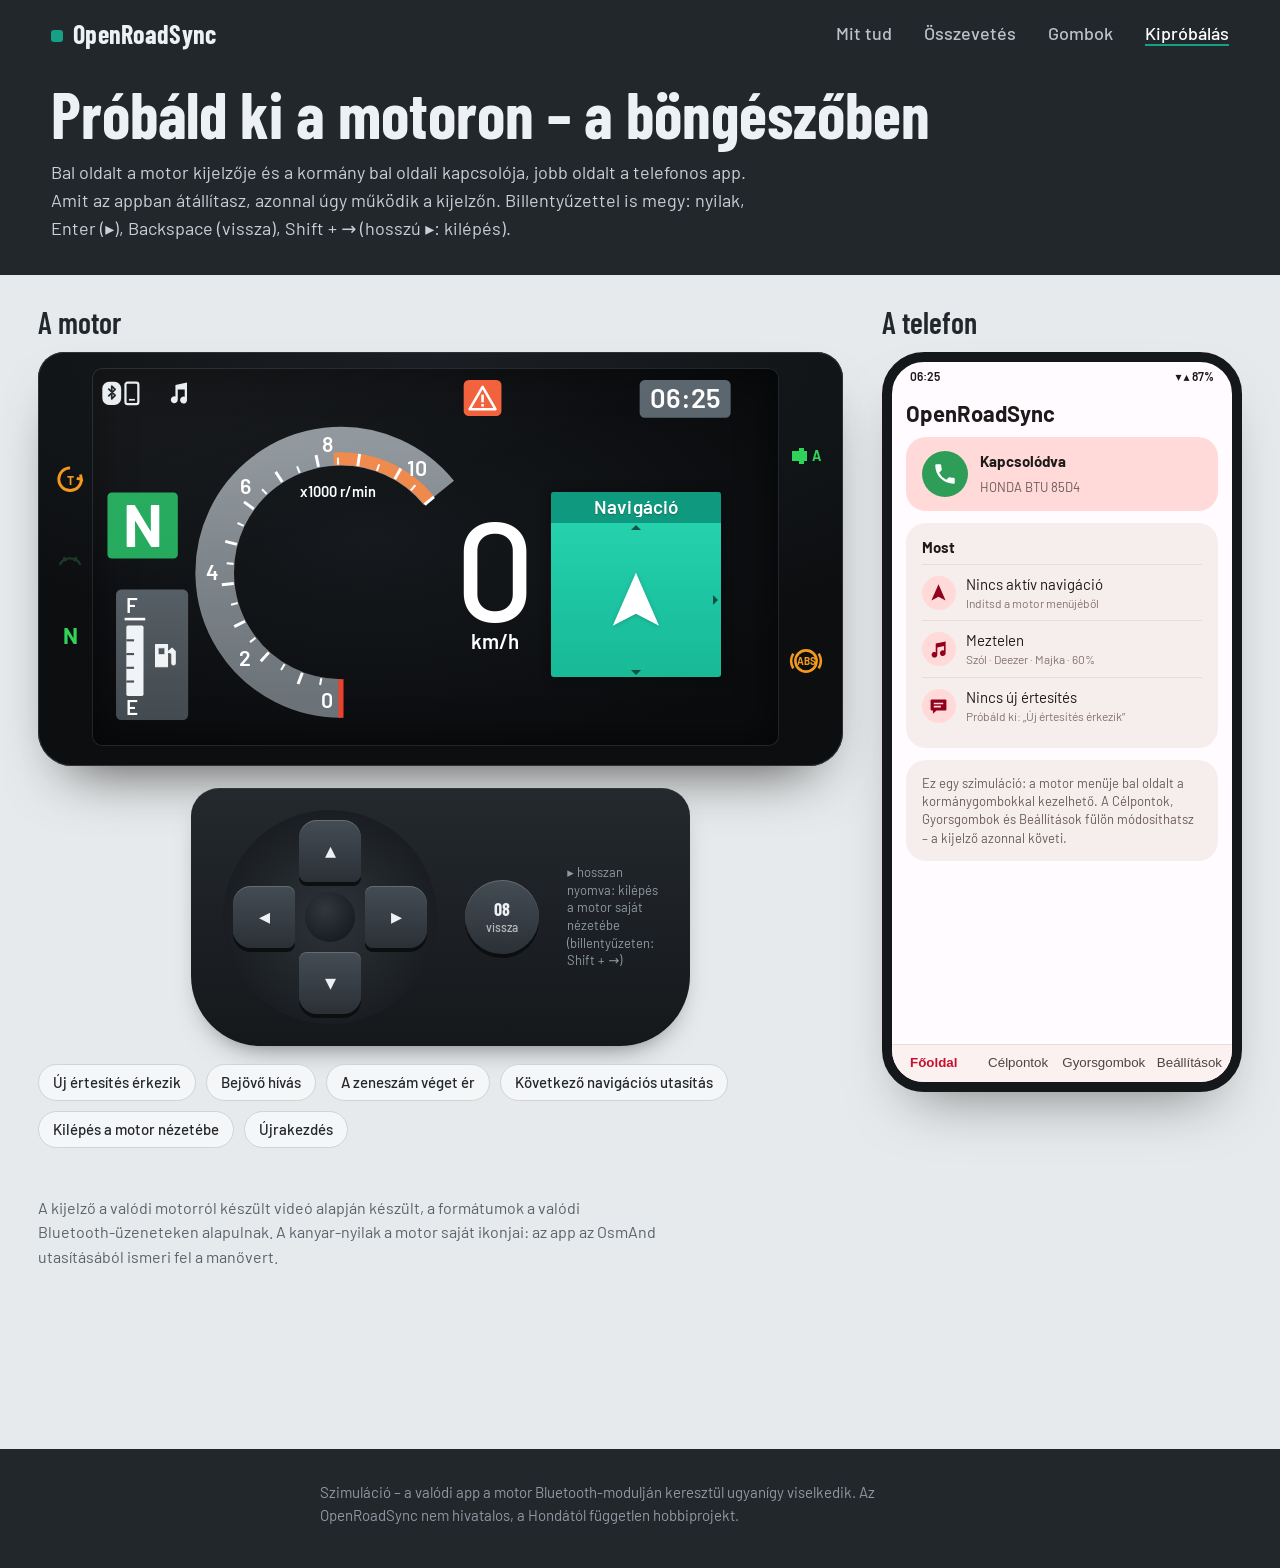
==== kiprobalas.html @ 915610a4 "first commit" ====
<!doctype html>
<html lang="hu">
<head>
  <meta charset="utf-8">
  <meta name="viewport" content="width=device-width, initial-scale=1">
  <title>OpenRoadSync kipróbálás</title>
  <meta name="description" content="Próbáld ki az OpenRoadSync-et a böngészőben: szimulált Honda TFT kijelző a kormánygombokkal, mellette a telefonos app beállításaival.">
  <link rel="preconnect" href="https://fonts.googleapis.com">
  <link rel="preconnect" href="https://fonts.gstatic.com" crossorigin>
  <link href="https://fonts.googleapis.com/css2?family=Barlow+Condensed:wght@500;600;700&family=Barlow:ital,wght@0,400;0,500;0,600;0,700;1,400&display=swap" rel="stylesheet">
  <link rel="stylesheet" href="stilus.css">
  <link rel="stylesheet" href="kiprobalas.css">
</head>
<body class="sim-page">

<header class="sim-head">
  <nav class="topnav" aria-label="Fő navigáció">
    <a class="brand" href="index.html">OpenRoadSync</a>
    <ul>
      <li><a href="index.html#mit-tud">Mit tud</a></li>
      <li><a href="index.html#osszevetes">Összevetés</a></li>
      <li><a href="index.html#gombok">Gombok</a></li>
      <li><a href="kiprobalas.html" aria-current="page">Kipróbálás</a></li>
    </ul>
  </nav>
  <h1>Próbáld ki a motoron – a böngészőben</h1>
  <p>Bal oldalt a motor kijelzője és a kormány bal oldali kapcsolója, jobb oldalt a telefonos app.
    Amit az appban átállítasz, azonnal úgy működik a kijelzőn. Billentyűzettel is megy: nyilak,
    Enter (▸), Backspace (vissza), Shift + → (hosszú ▸: kilépés).</p>
</header>

<main class="sim">
  <section aria-labelledby="motor-cim">
    <h2 id="motor-cim">A motor</h2>

    <div class="cluster">
      <div class="lamps" aria-hidden="true">
        <svg viewBox="0 0 32 28"><path d="M16 2a12 12 0 1 0 12 12" fill="none" stroke="#f39a1d" stroke-width="3"/><path d="M27 9l1 5-5-1" fill="none" stroke="#f39a1d" stroke-width="3"/><text x="16" y="20" text-anchor="middle" font-family="Barlow" font-weight="700" font-size="13" fill="#f39a1d">T</text></svg>
        <svg viewBox="0 0 32 28"><path d="M5 22c4-9 18-9 22 0M9 14l3 4M23 14l-3 4" fill="none" stroke="#1e3a24" stroke-width="2.5"/></svg>
        <svg viewBox="0 0 32 28"><text x="16" y="23" text-anchor="middle" font-family="Barlow" font-weight="700" font-size="24" fill="#33d35a">N</text></svg>
      </div>

      <div class="tft-sim" id="tft" role="img" aria-label="Szimulált motor-kijelző">
        <svg class="tft-base" viewBox="0 0 800 440" aria-hidden="true">
          <defs>
            <linearGradient id="band" x1="0" y1="0" x2="0" y2="1"><stop offset="0" stop-color="#8f979c"/><stop offset="1" stop-color="#6c7378"/></linearGradient>
            <linearGradient id="fuelbg" x1="0" y1="0" x2="0" y2="1"><stop offset="0" stop-color="#565f65"/><stop offset="1" stop-color="#434a50"/></linearGradient>
          </defs>
          <!-- felső sor: Bluetooth + telefon, figyelmeztetés, óra -->
          <g transform="translate(12 16)">
            <rect width="22" height="27" rx="8" fill="#e9edf0"/>
            <path d="M7 8l8 8-4 4V5l4 4-8 8" fill="none" stroke="#1a1f23" stroke-width="2" stroke-linejoin="round"/>
            <rect x="27" y="1" width="15" height="25" rx="2.5" fill="none" stroke="#e9edf0" stroke-width="2.6"/>
            <rect x="31" y="20" width="7" height="2" fill="#e9edf0"/>
          </g>
          <g id="ic-nav" transform="translate(62 18)"><path d="M11 0 21 23 11 18 1 23z" fill="#e9edf0"/></g>
          <g id="ic-music" transform="translate(90 17)"><path d="M8 3v15a4.5 4.5 0 1 0 3 4.2V9h9v9.4a4.5 4.5 0 1 0 3 4.2V0z" transform="scale(.9)" fill="#e9edf0"/></g>
          <g transform="translate(433 14)">
            <rect width="44" height="42" rx="6" fill="#f2603a"/>
            <path d="M22 8 37 34H7z" fill="none" stroke="#fff" stroke-width="3" stroke-linejoin="round"/>
            <rect x="20.5" y="17" width="3" height="9" fill="#fff"/><rect x="20.5" y="28" width="3" height="3" fill="#fff"/>
          </g>
          <rect x="638" y="14" width="106" height="44" rx="6" fill="#5b666f"/>
          <text id="tft-clock" x="691" y="47" text-anchor="middle" font-size="32" font-weight="600" fill="#fff">12:00</text>

          <!-- fokozat és üzemanyag -->
          <rect x="18" y="145" width="82" height="77" rx="5" fill="#24aa5d"/>
          <text x="59" y="208" text-anchor="middle" font-size="70" font-weight="700" fill="#fff">N</text>
          <rect x="28" y="258" width="84" height="152" rx="6" fill="url(#fuelbg)"/>
          <text x="40" y="285" font-size="24" font-weight="600" fill="#fff">F</text>
          <rect x="38" y="291" width="24" height="3" fill="#fff"/>
          <rect x="40" y="300" width="20" height="82" rx="2" fill="#f1f4f6"/>
          <g fill="#4b5359"><rect x="40" y="316" width="9" height="2.5"/><rect x="40" y="332" width="9" height="2.5"/><rect x="40" y="348" width="9" height="2.5"/><rect x="40" y="364" width="9" height="2.5"/></g>
          <text x="40" y="404" font-size="24" font-weight="600" fill="#fff">E</text>
          <path d="M74 322h14v26H74zM77 326v8h8v-8zM88 330l5 3v11a2 2 0 0 0 4 0v-14l-4-4" fill="#f1f4f6" stroke="#f1f4f6" stroke-width="1.2" stroke-linejoin="round"/>

          <!-- az app nézetének fordulatszámmérője (szkript rajzolja) -->
          <g id="g-app"></g>
          <!-- a motor saját nézete (kilépés után) -->
          <g id="g-native"></g>
          <g id="quick"></g>
        </svg>

        <div class="tile t-sys" id="tile"></div>
        <div class="banner" id="banner" hidden></div>
      </div>

      <div class="lamps lamps-r" aria-hidden="true">
        <svg viewBox="0 0 34 28"><path d="M3 9h7v-3h5v3h3v10h-3v3h-5v-3H3z" fill="#2fd25a"/><text x="27" y="19" text-anchor="middle" font-family="Barlow" font-weight="700" font-size="14" fill="#2fd25a">A</text></svg>
        <svg viewBox="0 0 32 32"><circle cx="16" cy="16" r="10" fill="none" stroke="#f39a1d" stroke-width="2.4"/><path d="M4 9a14 14 0 0 0 0 14M28 9a14 14 0 0 1 0 14" fill="none" stroke="#f39a1d" stroke-width="2.4"/><text x="16" y="20" text-anchor="middle" font-family="Barlow" font-weight="700" font-size="9.5" fill="#f39a1d">ABS</text></svg>
      </div>
    </div>

    <div class="switchgear" aria-label="Kormánykapcsoló">
      <div class="dpad">
        <button class="k-up" data-key="up" aria-label="Fel">▴</button>
        <button class="k-left" data-key="left" aria-label="Balra">◂</button>
        <span class="hub" aria-hidden="true"></span>
        <button class="k-right" data-key="right" aria-label="Jobbra / OK – hosszan: kilépés a motor nézetébe">▸</button>
        <button class="k-down" data-key="down" aria-label="Le">▾</button>
      </div>
      <button class="back-btn" data-key="back" aria-label="Vissza">08<small>vissza</small></button>
      <p class="sg-hint">▸ hosszan nyomva: kilépés a motor saját nézetébe (billentyűzeten: Shift + →)</p>
    </div>

    <div class="sim-actions" aria-label="Szimuláció">
      <button id="act-notif">Új értesítés érkezik</button>
      <button id="act-call">Bejövő hívás</button>
      <button id="act-track">A zeneszám véget ér</button>
      <button id="act-step">Következő navigációs utasítás</button>
      <button id="act-exit">Kilépés a motor nézetébe</button>
      <button id="act-reset">Újrakezdés</button>
    </div>
    <p class="sim-log" id="sim-log" aria-live="polite"></p>
    <p class="sim-hint">A kijelző a valódi motorról készült videó alapján készült, a formátumok a valódi
      Bluetooth-üzeneteken alapulnak. A kanyar-nyilak a motor saját ikonjai: az
      app az OsmAnd utasításából ismeri fel a manővert.</p>
  </section>

  <section aria-labelledby="telefon-cim">
    <h2 id="telefon-cim">A telefon</h2>
    <div class="phone-sim" id="phone">
      <div class="ps-status"><span id="ps-clock">12:00</span><span>▾ ▴ 87%</span></div>
      <div class="ps-screen" id="ps-screen"></div>
      <nav class="ps-tabs" id="ps-tabs" role="tablist">
        <button role="tab" data-tab="home" aria-selected="true">Főoldal</button>
        <button role="tab" data-tab="dest">Célpontok</button>
        <button role="tab" data-tab="short">Gyorsgombok</button>
        <button role="tab" data-tab="settings">Beállítások</button>
      </nav>
    </div>
  </section>
</main>

<footer class="foot">
  <p>Szimuláció – a valódi app a motor Bluetooth-modulján keresztül ugyanígy viselkedik. Az OpenRoadSync
    nem hivatalos, a Hondától független hobbiprojekt.</p>
</footer>

<script src="szimulator.js"></script>
</body>
</html>
---- stilus.css ----
/* OpenRoadSync – a színek a motor TFT kijelzőjéről:
   aszfalt sáv, a navigációs csempe türkize, a zene csempe borostyánja, az app piros jele. */
:root {
  --asphalt: #22272c;
  --asphalt-2: #2d343a;
  --concrete: #e7eaec;
  --paper: #f5f6f7;
  --ink: #22272c;
  --ink-soft: #5a636b;
  --teal: #16a085;
  --teal-ink: #0d6b59;
  --amber: #e38b4f;
  --amber-ink: #9a4e1b;
  --red: #c8102e;
  --line: #cfd4d8;

  --display: "Barlow Condensed", "Arial Narrow", sans-serif;
  --body: "Barlow", system-ui, sans-serif;
  --measure: 62ch;
  --radius-phone: 30px;
}

@media (prefers-color-scheme: dark) {
  :root {
    --concrete: #1b1f23;
    --paper: #23282d;
    --ink: #e8ebee;
    --ink-soft: #a7b0b8;
    --teal-ink: #4fd1b5;
    --amber-ink: #f2a874;
    --line: #3a4248;
  }
}

* { box-sizing: border-box; }

html { scroll-behavior: smooth; }
@media (prefers-reduced-motion: reduce) { html { scroll-behavior: auto; } }

body {
  margin: 0;
  background: var(--concrete);
  color: var(--ink);
  font: 400 18px/1.55 var(--body);
  -webkit-font-smoothing: antialiased;
}

img { max-width: 100%; height: auto; display: block; }

a { color: inherit; }
:focus-visible { outline: 3px solid var(--teal); outline-offset: 3px; border-radius: 4px; }

h1, h2, h3 { font-family: var(--display); line-height: 1.05; margin: 0; }

/* ---------------------------------------------------------------- műszerfal (fejléc) */
.dash {
  background: var(--asphalt);
  color: #eef1f3;
  padding: 0 clamp(16px, 4vw, 56px) 56px;
}

.topnav {
  display: flex;
  align-items: center;
  justify-content: space-between;
  gap: 16px;
  padding: 20px 0;
  flex-wrap: wrap;
}
.brand {
  font: 700 26px/1 var(--display);
  text-decoration: none;
  letter-spacing: 0.01em;
}
.brand::before {
  /* a motor kijelzőjének zöld fokozatjelzője, "N" helyett pont */
  content: "";
  display: inline-block;
  width: 12px; height: 12px;
  margin-right: 10px;
  border-radius: 3px;
  background: var(--teal);
  vertical-align: 2px;
}
.topnav ul { display: flex; gap: clamp(14px, 3vw, 32px); list-style: none; margin: 0; padding: 0; flex-wrap: wrap; }
.topnav ul a { text-decoration: none; color: #b9c2c9; font-weight: 500; }
.topnav ul a:hover { color: #fff; }
.topnav ul a[aria-current="page"] { color: #fff; box-shadow: 0 2px 0 var(--teal); }

.hero {
  display: grid;
  grid-template-columns: minmax(0, 5fr) minmax(0, 7fr);
  gap: clamp(28px, 5vw, 72px);
  align-items: center;
  padding-top: clamp(24px, 5vw, 64px);
}
.hero h1 {
  font-size: clamp(44px, 6.4vw, 92px);
  font-weight: 700;
  letter-spacing: -0.01em;
  max-width: 11ch;
}
.lead { font-size: clamp(18px, 1.5vw, 21px); color: #c9d1d7; max-width: 46ch; margin: 24px 0 0; }
.hero-cta { margin: 28px 0 0; }
.cta {
  display: inline-block;
  background: var(--teal);
  color: #fff;
  text-decoration: none;
  font: 600 20px/1 var(--display);
  padding: 14px 22px;
  border-radius: 6px;
}
.cta:hover { background: #12876f; }
.hero-note { color: #8e99a2; font-size: 16px; max-width: 46ch; margin: 18px 0 0; }

/* a kijelző fotója "kávába" foglalva */
.tft { margin: 0; }
.tft img {
  border-radius: 14px;
  border: 10px solid #111417;
  box-shadow: 0 0 0 1px #3b444b, 0 30px 60px -30px rgba(0, 0, 0, 0.8);
}
.tft figcaption { color: #8e99a2; font-size: 15px; margin-top: 12px; }

.tiles {
  list-style: none;
  margin: clamp(40px, 6vw, 72px) 0 0;
  padding: 0;
  display: grid;
  grid-template-columns: repeat(3, minmax(0, 1fr));
  gap: 16px;
}
.tiles li { position: relative; }
.tiles img { border-radius: 10px; aspect-ratio: 16 / 7; object-fit: cover; width: 100%; }
.tiles span {
  display: block;
  margin-top: 8px;
  font: 600 18px/1.2 var(--display);
  color: #b9c2c9;
}

/* ---------------------------------------------------------------- tartalom */
main { padding: 0 clamp(16px, 4vw, 56px); }

.area { max-width: 1240px; margin: 0 auto; padding: clamp(56px, 8vw, 104px) 0 0; }
.area-title { font-size: clamp(36px, 4.6vw, 60px); font-weight: 700; }
.area-lead { color: var(--ink-soft); max-width: var(--measure); margin: 14px 0 0; }

.feature {
  display: grid;
  grid-template-columns: minmax(0, 5fr) minmax(0, 7fr);
  gap: clamp(24px, 4vw, 64px);
  align-items: center;
  padding: clamp(40px, 5vw, 64px) 0;
  border-bottom: 1px solid var(--line);
}
.feature:last-child { border-bottom: 0; }
.feature h3 { font-size: clamp(28px, 3vw, 38px); font-weight: 600; }
.feature p { max-width: var(--measure); margin: 14px 0 0; }
.feature ul { margin: 16px 0 0; padding-left: 1.1em; max-width: var(--measure); }
.feature li { margin: 8px 0; }
.feature li::marker { color: var(--teal); }

.shots {
  display: flex;
  gap: clamp(12px, 2vw, 24px);
  align-items: flex-start;
  justify-content: center;
  flex-wrap: wrap;
}
.shots-photo img {
  border-radius: 12px;
  border: 8px solid #111417;
  max-width: 560px;
  width: 100%;
}

/* telefon keret */
.phone {
  display: block;
  width: clamp(150px, 15vw, 210px);
  border: 7px solid #15181b;
  border-radius: var(--radius-phone);
  overflow: hidden;
  background: #15181b;
  box-shadow: 0 18px 40px -24px rgba(20, 24, 28, 0.55);
}
.phone img { width: 100%; }
.phone-land { width: clamp(300px, 34vw, 470px); border-radius: 26px; }
.feature-wide { grid-template-columns: minmax(0, 4fr) minmax(0, 8fr); }

/* ---------------------------------------------------------------- összevetés */
.compare {
  display: grid;
  grid-template-columns: 1.15fr 1.15fr 0.8fr;
  gap: clamp(16px, 2.5vw, 32px);
  margin-top: 36px;
}
.col {
  background: var(--paper);
  border-radius: 6px;
  padding: 24px 26px 18px;
  border-top: 6px solid var(--line);
}
.col h3 { font-size: 30px; font-weight: 600; }
.col ul { list-style: none; margin: 14px 0 0; padding: 0; }
.col li { padding: 9px 0 9px 26px; border-top: 1px solid var(--line); position: relative; }
.col li::before { position: absolute; left: 0; top: 9px; font-weight: 600; }
.col-more { border-top-color: var(--teal); }
.col-more h3 { color: var(--teal-ink); }
.col-more li::before { content: "+"; color: var(--teal-ink); }
.col-less { border-top-color: var(--amber); }
.col-less h3 { color: var(--amber-ink); }
.col-less li::before { content: "–"; color: var(--amber-ink); }
.col-same li::before { content: "="; color: var(--ink-soft); }

/* ---------------------------------------------------------------- gombok */
.table-wrap { overflow-x: auto; margin-top: 32px; }
.keys { border-collapse: collapse; width: 100%; min-width: 860px; background: var(--paper); border-radius: 6px; overflow: hidden; }
.keys th, .keys td { text-align: left; padding: 14px 18px; border-bottom: 1px solid var(--line); vertical-align: middle; }
.keys thead th { font: 600 20px/1.2 var(--display); color: var(--ink-soft); background: transparent; }
.keys tbody tr:last-child th, .keys tbody tr:last-child td { border-bottom: 0; }
.key {
  display: inline-grid;
  place-items: center;
  width: 44px; height: 44px;
  border-radius: 50%;
  background: var(--asphalt);
  color: #fff;
  font-size: 20px;
}
.key-wide { width: 56px; border-radius: 22px; font: 600 18px/1 var(--display); }

/* ---------------------------------------------------------------- telepítés (valódi sorrend) */
.steps { list-style: none; counter-reset: step; margin: 32px 0 0; padding: 0; max-width: 860px; }
.steps li {
  counter-increment: step;
  display: grid;
  grid-template-columns: 56px 1fr;
  column-gap: 20px;
  padding: 22px 0;
  border-top: 1px solid var(--line);
}
.steps li::before {
  content: counter(step);
  grid-row: span 2;
  font: 700 44px/1 var(--display);
  color: var(--teal-ink);
}
.steps h3 { font-size: 26px; font-weight: 600; }
.steps p { margin: 6px 0 0; color: var(--ink-soft); max-width: var(--measure); }

/* ---------------------------------------------------------------- lábléc */
.foot {
  margin-top: clamp(64px, 9vw, 120px);
  background: var(--asphalt);
  color: #8e99a2;
  padding: 32px clamp(16px, 4vw, 56px) 40px;
  font-size: 15px;
}
.foot p { max-width: 80ch; margin: 0 auto; }

/* ---------------------------------------------------------------- mobil */
@media (max-width: 900px) {
  .hero, .feature, .feature-wide { grid-template-columns: 1fr; }
  .hero h1 { max-width: 14ch; }
  .compare { grid-template-columns: 1fr; }
}
@media (max-width: 560px) {
  body { font-size: 17px; }
  .tiles { grid-template-columns: 1fr; }
  .phone { width: calc(50% - 8px); border-width: 5px; border-radius: 22px; }
  .phone-land { width: 100%; }
  .shots { gap: 12px; }
}
---- kiprobalas.css ----
/* Kipróbáló oldal: szimulált motor-kijelző + telefonos app. A közös tokenek a stilus.css-ből jönnek. */

.sim-page { background: var(--concrete); }

.sim-head {
  background: var(--asphalt);
  color: #eef1f3;
  padding: 0 clamp(16px, 4vw, 56px) 32px;
}
.sim-head h1 { font-size: clamp(38px, 5vw, 64px); font-weight: 700; margin-top: 12px; }
.sim-head p { color: #c9d1d7; max-width: 70ch; margin: 12px 0 0; }

.sim {
  max-width: 1400px;
  margin: 0 auto;
  padding: 32px clamp(16px, 3vw, 40px) 64px;
  display: grid;
  grid-template-columns: minmax(0, 1fr) 360px;
  gap: clamp(24px, 3vw, 48px);
  align-items: start;
}
.sim h2 { font-size: 30px; font-weight: 600; margin-bottom: 14px; }
.sim-hint { color: var(--ink-soft); font-size: 16px; margin: 10px 0 0; max-width: 70ch; }

/* ================================================================== műszerfal
   A videó képkockái alapján: 800×440-es kijelző (viewBox), körülötte a kávában a visszajelző lámpák.
   A csempe és a sáv HTML, a helyük a viewBox koordinátákból számolt százalék; méret: cqw. */
.cluster {
  display: grid;
  grid-template-columns: 5.5% 1fr 7%;
  align-items: stretch;
  background: radial-gradient(140% 120% at 50% 0%, #1b1f23 0%, #0c0e10 60%);
  border-radius: 26px 26px 34px 34px;
  padding: 16px 10px 20px;
  box-shadow: inset 0 0 0 1px #2c3238, 0 30px 60px -30px rgba(0, 0, 0, 0.75);
}
.lamps { display: flex; flex-direction: column; align-items: center; justify-content: center; gap: 14%; padding: 10% 0; }
.lamps svg { width: 70%; max-width: 34px; height: auto; display: block; }
.lamps-r { justify-content: space-around; padding: 22% 0 12%; }

.tft-sim {
  --nav-head: #0f9a7f; --nav-body: #1dc6a3; --nav-deep: #0b4e41;
  --music-head: #e9892b; --music-body: #f7a440; --music-deep: #6f341b;
  --msg-head: #1597d0; --msg-body: #29b6ec; --msg-deep: #0b4565;
  --phone-head: #9a88d9; --phone-body: #b7a8f0; --phone-deep: #3e3170;
  --banner: #14a786;
  position: relative;
  aspect-ratio: 800 / 440;
  background: radial-gradient(90% 80% at 40% 45%, #16191d 0%, #0a0c0e 75%);
  border-radius: 10px;
  overflow: hidden;
  color: #fff;
  font-family: "Barlow", sans-serif;
  container-type: inline-size;
  user-select: none;
  box-shadow: inset 0 0 0 1px #20262b, inset 0 0 40px rgba(0, 0, 0, 0.6);
}
.tft-sim::after { /* üveg csillanás */
  content: ""; position: absolute; inset: 0; pointer-events: none;
  background: linear-gradient(160deg, rgba(255, 255, 255, 0.05) 0%, rgba(255, 255, 255, 0) 38%);
}
.tft-base { position: absolute; inset: 0; width: 100%; height: 100%; display: block; }
.tft-base text { font-family: "Barlow", sans-serif; }
.tft-sim [hidden] { display: none !important; }
.native #g-app, .native #tile, .native #ic-nav, .native #ic-music { display: none; }
#g-native, #quick { display: none; }
.native #g-native, .native #quick { display: inline; }

/* ---- csempe: x 535, y 145, 198×215 */
.tile {
  position: absolute; z-index: 2;
  left: 66.875%; top: 32.95%; width: 24.75%; height: 48.86%;
  display: flex; flex-direction: column;
  border-radius: 0.35cqw;
  overflow: hidden;
  box-shadow: 0 0 1.6cqw rgba(0, 0, 0, 0.45);
}
.tile-head {
  flex: none;
  height: 4.4cqw;
  display: flex; align-items: center; justify-content: center;
  padding: 0 1cqw;
  font: 600 2.75cqw/1 "Barlow", sans-serif; letter-spacing: 0.01em;
  white-space: nowrap; overflow: hidden; text-overflow: ellipsis;
  text-shadow: 0 0.1cqw 0.2cqw rgba(0, 0, 0, 0.25);
}
.tile-head span { overflow: hidden; text-overflow: ellipsis; }
.tile-body { flex: 1; position: relative; display: grid; place-items: center; }
.tile-icon svg { fill: #fff; width: 9cqw; height: 9cqw; display: block; filter: drop-shadow(0 0.2cqw 0.3cqw rgba(0, 0, 0, 0.18)); }
.tile-sub { position: absolute; bottom: 2.4cqw; left: 0; right: 0; text-align: center; font: 600 2cqw/1.1 "Barlow";
  white-space: pre; overflow: hidden; text-overflow: ellipsis; padding: 0 2cqw; }
.tile-sub ~ .tile-icon { transform: translateY(-1.2cqw); }
.tile-text { text-align: center; padding: 0 1.3cqw; width: 100%; font: 600 2.3cqw/1.3 "Barlow"; }
.tile-text b, .tile-text span { display: block; font-weight: 600; white-space: nowrap; overflow: hidden; text-overflow: ellipsis; }
.tile-text.big b { font-size: 3.2cqw; }
/* a kis sötét nyilak a csempe szélein */
.ar { position: absolute; width: 0; height: 0; border: 0.75cqw solid transparent; opacity: 0.72; }
.ar-up { top: 0.35cqw; left: 50%; transform: translateX(-50%); border-top: 0; border-bottom: 0.85cqw solid #10241f; }
.ar-down { bottom: 0.35cqw; left: 50%; transform: translateX(-50%); border-bottom: 0; border-top: 0.85cqw solid #10241f; }
.ar-left { left: 0.45cqw; top: 50%; transform: translateY(-50%); border-left: 0; border-right: 0.85cqw solid #10241f; }
.ar-right { right: 0.45cqw; top: 50%; transform: translateY(-50%); border-right: 0; border-left: 0.85cqw solid #10241f; }

.t-nav .tile-head { background: var(--nav-head); } .t-nav .tile-body { background: linear-gradient(#25d2ae, var(--nav-body) 45%, #18b996); }
.t-music .tile-head { background: var(--music-head); } .t-music .tile-body { background: linear-gradient(#ffb04d, var(--music-body) 45%, #f0982f); }
.t-msg .tile-head { background: var(--msg-head); } .t-msg .tile-body { background: linear-gradient(#35c0f2, var(--msg-body) 45%, #1fa9e0); }
.t-phone .tile-head { background: var(--phone-head); } .t-phone .tile-body { background: linear-gradient(#c3b6f5, var(--phone-body) 45%, #a998e8); }
.t-sys .tile-body { background: linear-gradient(#25d2ae, var(--nav-body) 45%, #18b996); }
.t-sys .tile-text { opacity: 0.55; }

/* képernyő-sablon (Navigálás, zene lejátszó): színes keret, sötét belső, alul két softkey */
.screen .tile-body { margin: 0 0.75cqw; border-radius: 0.2cqw; }
.t-nav.screen { background: var(--nav-head); } .t-nav.screen .tile-body { background: var(--nav-deep); }
.t-music.screen { background: var(--music-head); } .t-music.screen .tile-body { background: linear-gradient(#7d3d20, var(--music-deep)); }
.softkeys { flex: none; display: grid; grid-template-columns: 1fr 1fr; gap: 0.35cqw; padding: 0.6cqw 0.75cqw 0.75cqw; }
.softkeys span { display: flex; align-items: center; gap: 0.8cqw; padding: 0 0.9cqw; height: 3.1cqw;
  border-radius: 0.2cqw; font: 700 1.9cqw/1 "Barlow"; color: #2a1408; background: rgba(255, 255, 255, 0.28); }
.t-nav .softkeys span { color: #062b23; }
.softkeys span:last-child { justify-content: flex-end; }
.softkeys i { font-style: normal; font-size: 1.3cqw; opacity: 0.75; }
.dots { display: flex; gap: 1cqw; }
.dots i { width: 1.4cqw; height: 1.4cqw; border-radius: 50%; background: #fff; opacity: 0.3; animation: blink 1s infinite; }
.dots i:nth-child(2) { animation-delay: 0.2s; } .dots i:nth-child(3) { animation-delay: 0.4s; }
@keyframes blink { 50% { opacity: 1; } }
@media (prefers-reduced-motion: reduce) { .dots i { animation: none; opacity: 0.8; } }

/* ---- alsó sáv: x 6, y 334, 723×64 (a csempe takarja a jobb szélét) */
.banner {
  position: absolute; z-index: 1;
  left: 0.75%; top: 75.9%; width: 90.375%; height: 14.55%;
  display: flex; align-items: center; gap: 2.2cqw; padding: 0 2.6cqw;
  background: linear-gradient(#18b391, var(--banner));
  border-radius: 0.3cqw;
  font: 600 3.7cqw/1 "Barlow", sans-serif;
  white-space: nowrap; overflow: hidden;
  box-shadow: 0 -0.3cqw 1cqw rgba(0, 0, 0, 0.35);
}
.banner svg { width: 3.6cqw; height: 3.6cqw; flex: none; fill: #fff; }
.banner span { overflow: hidden; text-overflow: ellipsis; padding-right: 26%; }
.banner.pop { animation: pop 0.25s ease-out; }
@keyframes pop { from { transform: translateY(40%); opacity: 0; } }
@media (prefers-reduced-motion: reduce) { .banner.pop { animation: none; } }

/* ================================================================== kormánykapcsoló */
.switchgear {
  display: flex;
  gap: 28px;
  align-items: center;
  justify-content: center;
  margin: 22px auto 0;
  padding: 22px 32px;
  width: fit-content;
  background: linear-gradient(#24292e, #15181b);
  border-radius: 28px 28px 70px 70px;
  box-shadow: inset 0 1px 0 rgba(255, 255, 255, 0.06), 0 14px 30px -18px rgba(0, 0, 0, 0.7);
}
.dpad { display: grid; grid-template-columns: repeat(3, 62px); grid-template-rows: repeat(3, 62px); gap: 4px;
  padding: 10px; border-radius: 50%; background: radial-gradient(circle, #2d3339 0%, #1a1e22 70%); }
.dpad button, .back-btn {
  border: 0; border-radius: 14px;
  background: linear-gradient(#444c54, #2a3036);
  color: #eef1f3; font-size: 22px; cursor: pointer;
  box-shadow: inset 0 1px 0 rgba(255, 255, 255, 0.18), 0 4px 0 #0c0e10;
  touch-action: manipulation;
}
.dpad button:active, .back-btn:active, .pressed { transform: translateY(3px); box-shadow: inset 0 1px 0 rgba(255,255,255,.1), 0 1px 0 #0c0e10; }
.dpad .k-up { grid-column: 2; grid-row: 1; border-radius: 18px 18px 8px 8px; }
.dpad .k-left { grid-column: 1; grid-row: 2; border-radius: 18px 8px 8px 18px; }
.dpad .k-right { grid-column: 3; grid-row: 2; border-radius: 8px 18px 18px 8px; position: relative; overflow: hidden; }
.dpad .k-down { grid-column: 2; grid-row: 3; border-radius: 8px 8px 18px 18px; }
.dpad .hub { grid-column: 2; grid-row: 2; border-radius: 50%; background: radial-gradient(circle at 40% 35%, #30373e, #111417); margin: 6px; }
/* hosszú nyomás kijelzése a ▸ gombon */
.k-right::after { content: ""; position: absolute; left: 0; bottom: 0; height: 4px; width: 0; background: #16a085; }
.k-right.holding::after { width: 100%; transition: width 0.7s linear; }
.back-btn { width: 74px; height: 74px; border-radius: 50%; font: 700 18px/1 "Barlow Condensed"; }
.back-btn small { display: block; font: 500 12px/1 "Barlow"; opacity: 0.7; margin-top: 3px; }
.sg-hint { color: #8e99a2; font-size: 13px; max-width: 13ch; line-height: 1.35; margin: 0; }

.sim-actions { display: flex; flex-wrap: wrap; gap: 10px; margin-top: 18px; }
.sim-actions button {
  font: 500 15px/1 var(--body); padding: 10px 14px; border-radius: 999px;
  border: 1px solid var(--line); background: var(--paper); color: var(--ink); cursor: pointer;
}
.sim-actions button:hover { border-color: var(--teal); }

.sim-log { margin-top: 14px; font-size: 14px; color: var(--ink-soft); min-height: 1.4em; }

/* ================================================================== telefon */
.phone-sim {
  position: sticky; top: 16px;
  width: 360px; height: 740px;
  border: 10px solid #15181b; border-radius: 42px;
  background: #fffbff; color: #1f1a1a;
  overflow: hidden;
  display: flex; flex-direction: column;
  font: 400 15px/1.4 "Roboto", "Barlow", system-ui, sans-serif;
  box-shadow: 0 30px 60px -30px rgba(0, 0, 0, 0.5);
}
.ps-status { height: 28px; display: flex; justify-content: space-between; align-items: center; padding: 0 18px; font-size: 12px; font-weight: 600; }
.ps-screen { flex: 1; overflow-y: auto; padding: 4px 14px 16px; }
.ps-tabs { display: grid; grid-template-columns: repeat(4, 1fr); border-top: 1px solid #eadcdb; background: #fbf1f0; }
.ps-tabs button { border: 0; background: none; padding: 10px 2px 12px; font: 500 12px/1.2 inherit; color: #534341; cursor: pointer; }
.ps-tabs button[aria-selected="true"] { color: #c8102e; font-weight: 700; }
.ps-tabs[hidden] { display: none; }

.app h3 { font: 700 22px/1.2 "Barlow", sans-serif; margin: 6px 0 10px; }
.card { background: #f6eeed; border-radius: 20px; padding: 14px 16px; margin-bottom: 12px; }
.card h4 { margin: 0 0 6px; font-size: 15px; }
.card p { margin: 0; color: #6b5b59; font-size: 13px; }
.status-card { background: #ffdad8; }
.status-row { display: flex; gap: 12px; align-items: center; }
.status-dot { width: 46px; height: 46px; border-radius: 50%; background: #2e9d57; display: grid; place-items: center; flex: none; }
.status-dot svg { width: 26px; fill: #fff; }
.row { display: flex; align-items: center; justify-content: space-between; gap: 10px; padding: 8px 0; border-top: 1px solid #eadcdb; }
.row:first-of-type { border-top: 0; }
.row label { flex: 1; font-size: 14px; }
.row small { display: block; color: #85736f; font-size: 12px; }
.row select { font: inherit; font-size: 13px; padding: 4px; border-radius: 8px; border: 1px solid #d8c2bf; background: #fff; color: #c8102e; font-weight: 600; max-width: 170px; }
.sw { appearance: none; width: 44px; height: 26px; border-radius: 13px; background: #d8c2bf; position: relative; cursor: pointer; flex: none; transition: background .15s; }
.sw::after { content: ""; position: absolute; top: 3px; left: 3px; width: 20px; height: 20px; border-radius: 50%; background: #fff; transition: left .15s; }
.sw:checked { background: #c8102e; } .sw:checked::after { left: 21px; }
.btn { font: 600 13px/1 inherit; border: 0; border-radius: 999px; padding: 9px 14px; background: #f7dedc; color: #2c1514; cursor: pointer; }
.btn-primary { background: #c8102e; color: #fff; }
.list-item { display: flex; align-items: center; gap: 10px; padding: 9px 0; border-top: 1px solid #eadcdb; }
.list-item:first-child { border-top: 0; }
.list-item .li-ic { width: 34px; height: 34px; border-radius: 50%; background: #ffdad8; display: grid; place-items: center; flex: none; font-size: 15px; }
.list-item .li-ic svg { width: 19px; height: 19px; }
.list-item .li-ic svg path { fill: #92001e; }
.status-dot svg path { fill: #fff; }
.list-item .li-t { flex: 1; min-width: 0; }
.list-item .li-t small { display: block; color: #85736f; font-size: 12px; white-space: nowrap; overflow: hidden; text-overflow: ellipsis; }
.list-item button { border: 0; background: none; color: #c8102e; font-size: 18px; cursor: pointer; padding: 4px; }
.tag { font-size: 11px; background: #ffdad8; color: #92001e; border-radius: 6px; padding: 1px 6px; margin-left: 6px; }
.add-row { display: flex; gap: 8px; margin-top: 10px; }
.add-row input, .add-row select { flex: 1; min-width: 0; font: inherit; font-size: 14px; padding: 7px 10px; border-radius: 10px; border: 1px solid #d8c2bf; }

/* ---- telefon vezérlés: ál-kezdőképernyő */
.launcher { height: 100%; display: flex; flex-direction: column; background: linear-gradient(160deg, #3b5998 0%, #1d2b4f 55%, #0e1426 100%); color: #fff; margin: -4px -14px -16px; padding: 16px 14px; }
.launcher .ldate { font-size: 13px; opacity: 0.85; padding: 4px 6px; border-radius: 8px; align-self: flex-start; }
.lgrid { display: grid; grid-template-columns: repeat(4, 1fr); gap: 18px 8px; margin-top: auto; }
.lapp { display: flex; flex-direction: column; align-items: center; gap: 4px; font-size: 11px; padding: 4px 0; border-radius: 12px; }
.lapp i { width: 46px; height: 46px; border-radius: 50%; display: grid; place-items: center; font-style: normal; font-size: 20px; font-weight: 700; color: #fff; }
.ldock { display: grid; grid-template-columns: repeat(4, 1fr); gap: 8px; margin-top: 22px; padding-top: 12px; border-top: 1px solid rgba(255,255,255,.15); }
.lpages { text-align: center; margin-top: 10px; font-size: 18px; letter-spacing: 4px; opacity: 0.7; }
.fakeapp { height: 100%; margin: -4px -14px -16px; display: flex; flex-direction: column; background: #fff; }
.fakeapp header { padding: 14px 16px; color: #fff; font: 700 18px/1.2 "Barlow"; display: flex; align-items: center; gap: 10px; }
.fakeapp .fa-item { padding: 14px 16px; border-bottom: 1px solid #eee; border-radius: 6px; }
.fakeapp .fa-item small { display: block; color: #777; }
.sel { outline: 3px solid #e51a2e; outline-offset: -3px; background-color: rgba(229, 26, 46, 0.14) !important; }

/* ---- hívás képernyő a telefonon */
.callview { height: 100%; margin: -4px -14px -16px; padding: 48px 20px 24px; display: flex; flex-direction: column; align-items: center;
  background: linear-gradient(#1f3b4d, #0f1d27); color: #fff; text-align: center; }
.callview h3 { font: 600 28px/1.2 "Barlow"; margin: 16px 0 4px; }
.callview p { margin: 0; color: #b8c7d1; }
.callview .cv-st { margin-top: 10px; font-size: 18px; color: #fff; }
.cv-ava { width: 96px; height: 96px; border-radius: 50%; background: #5b7c99; display: grid; place-items: center; font: 600 44px/1 "Barlow"; }
.cv-btns { display: flex; gap: 56px; margin-top: auto; }
.cbtn { width: 66px; height: 66px; border-radius: 50%; border: 0; color: #fff; font-size: 30px; cursor: pointer; }
.cbtn.yes { background: #1fa855; }
.cbtn.no { background: #d93025; transform: rotate(135deg); }
.cv-hint { margin-top: 18px !important; font-size: 12px; }

/* ================================================================== mobil */
@media (max-width: 1080px) {
  .sim { grid-template-columns: 1fr; }
  .phone-sim { position: static; margin: 0 auto; width: min(360px, 100%); }
}
@media (max-width: 560px) {
  .dpad { grid-template-columns: repeat(3, 50px); grid-template-rows: repeat(3, 50px); }
  .back-btn { width: 62px; height: 62px; }
  .switchgear { gap: 16px; padding: 16px 20px; }
  .sg-hint { display: none; }
  .cluster { padding: 10px 6px 14px; border-radius: 16px; }
}
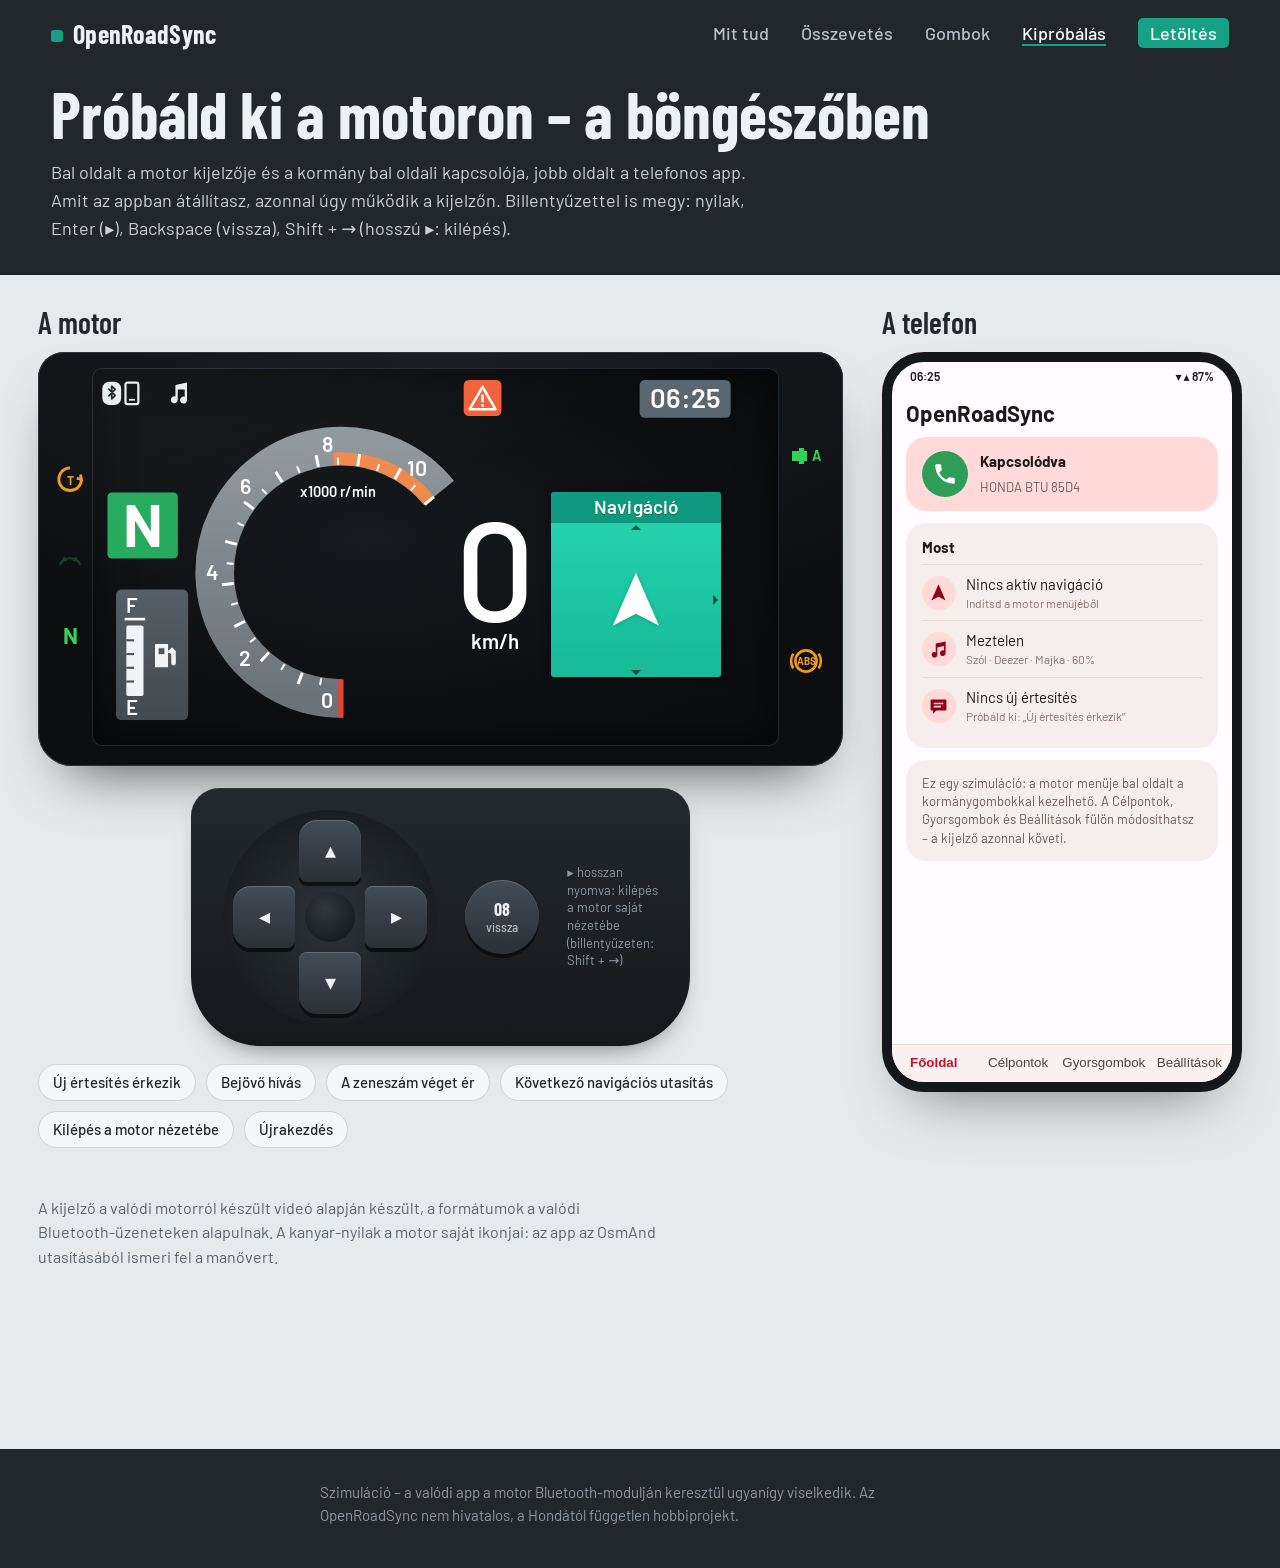
==== commit 7cd87d50: "a" ====
--- a/kiprobalas.html
+++ b/kiprobalas.html
@@ -21,6 +21,7 @@
       <li><a href="index.html#osszevetes">Összevetés</a></li>
       <li><a href="index.html#gombok">Gombok</a></li>
       <li><a href="kiprobalas.html" aria-current="page">Kipróbálás</a></li>
+      <li><a class="nav-dl" href="letoltes/OpenRoadSync.apk" download>Letöltés</a></li>
     </ul>
   </nav>
   <h1>Próbáld ki a motoron – a böngészőben</h1>
--- a/stilus.css
+++ b/stilus.css
@@ -85,6 +85,8 @@
 .topnav ul { display: flex; gap: clamp(14px, 3vw, 32px); list-style: none; margin: 0; padding: 0; flex-wrap: wrap; }
 .topnav ul a { text-decoration: none; color: #b9c2c9; font-weight: 500; }
 .topnav ul a:hover { color: #fff; }
+.topnav ul a.nav-dl { color: #fff; background: var(--teal); padding: 4px 12px; border-radius: 5px; }
+.topnav ul a.nav-dl:hover { background: #12876f; }
 .topnav ul a[aria-current="page"] { color: #fff; box-shadow: 0 2px 0 var(--teal); }
 
 .hero {
@@ -112,6 +114,12 @@
   border-radius: 6px;
 }
 .cta:hover { background: #12876f; }
+.hero-cta { display: flex; flex-wrap: wrap; gap: 12px; }
+.cta-ghost { background: transparent; color: #eef1f3; box-shadow: inset 0 0 0 2px #4a545c; }
+.cta-ghost:hover { background: rgba(255, 255, 255, 0.06); }
+.dl-meta { color: #8e99a2; font-size: 14px; margin: 10px 0 0; max-width: 46ch; }
+.cta-small { font-size: 18px; padding: 11px 18px; margin-top: 6px; }
+.steps .cta-small { color: #fff; }
 .hero-note { color: #8e99a2; font-size: 16px; max-width: 46ch; margin: 18px 0 0; }
 
 /* a kijelző fotója "kávába" foglalva */
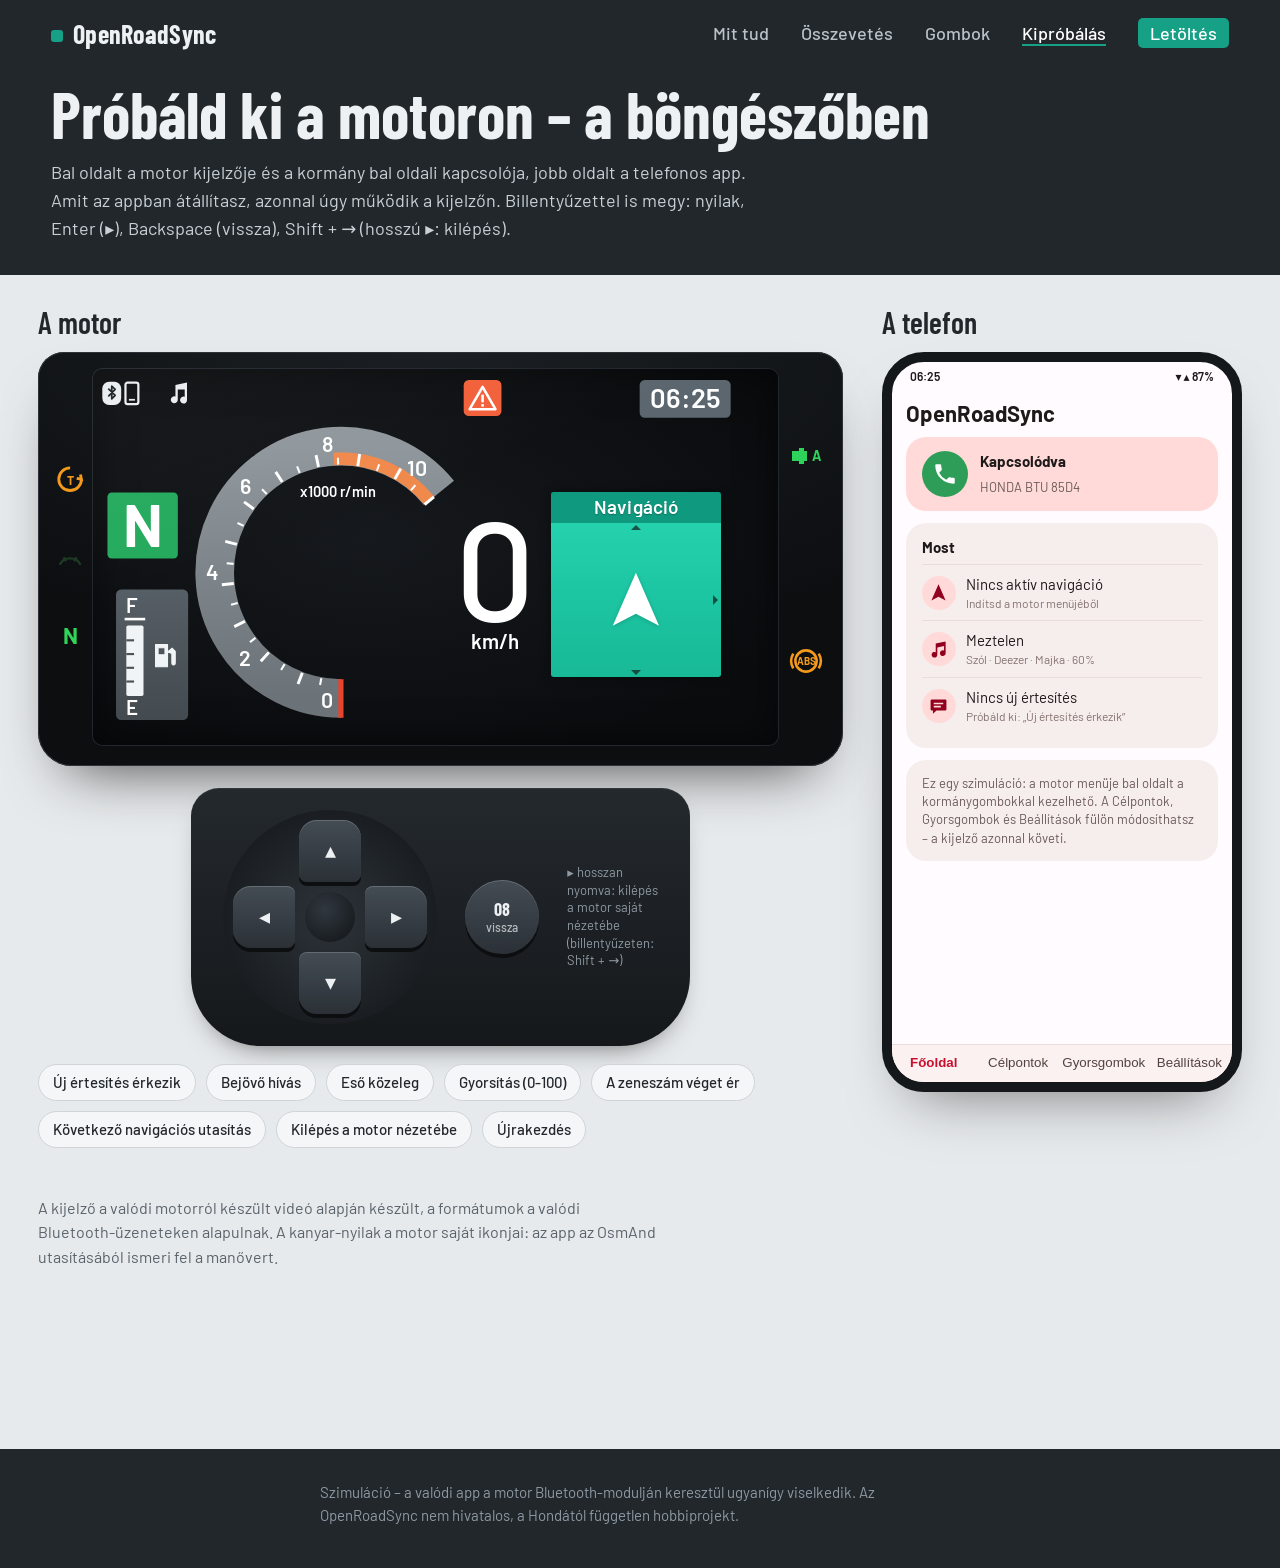
==== commit 8ca35b97: "web frissites" ====
--- a/kiprobalas.html
+++ b/kiprobalas.html
@@ -21,7 +21,7 @@
       <li><a href="index.html#osszevetes">Összevetés</a></li>
       <li><a href="index.html#gombok">Gombok</a></li>
       <li><a href="kiprobalas.html" aria-current="page">Kipróbálás</a></li>
-      <li><a class="nav-dl" href="letoltes/OpenRoadSync.apk" download>Letöltés</a></li>
+      <li><a class="nav-dl" href="https://github.com/simsononroad/OpenRoadSync_app/tree/main/updates" data-apk>Letöltés</a></li>
     </ul>
   </nav>
   <h1>Próbáld ki a motoron – a böngészőben</h1>
@@ -107,6 +107,8 @@
     <div class="sim-actions" aria-label="Szimuláció">
       <button id="act-notif">Új értesítés érkezik</button>
       <button id="act-call">Bejövő hívás</button>
+      <button id="act-rain">Eső közeleg</button>
+      <button id="act-accel">Gyorsítás (0-100)</button>
       <button id="act-track">A zeneszám véget ér</button>
       <button id="act-step">Következő navigációs utasítás</button>
       <button id="act-exit">Kilépés a motor nézetébe</button>
@@ -139,5 +141,6 @@
 </footer>
 
 <script src="szimulator.js"></script>
+<script src="letoltes.js"></script>
 </body>
 </html>
--- a/kiprobalas.css
+++ b/kiprobalas.css
@@ -43,6 +43,7 @@
   --music-head: #e9892b; --music-body: #f7a440; --music-deep: #6f341b;
   --msg-head: #1597d0; --msg-body: #29b6ec; --msg-deep: #0b4565;
   --phone-head: #9a88d9; --phone-body: #b7a8f0; --phone-deep: #3e3170;
+  --wx-head: #4f7aa0; --wx-body: #6f97bb;
   --banner: #14a786;
   position: relative;
   aspect-ratio: 800 / 440;
@@ -104,6 +105,7 @@
 .t-music .tile-head { background: var(--music-head); } .t-music .tile-body { background: linear-gradient(#ffb04d, var(--music-body) 45%, #f0982f); }
 .t-msg .tile-head { background: var(--msg-head); } .t-msg .tile-body { background: linear-gradient(#35c0f2, var(--msg-body) 45%, #1fa9e0); }
 .t-phone .tile-head { background: var(--phone-head); } .t-phone .tile-body { background: linear-gradient(#c3b6f5, var(--phone-body) 45%, #a998e8); }
+.t-wx .tile-head { background: var(--wx-head); } .t-wx .tile-body { background: linear-gradient(#7fa6c9, var(--wx-body) 45%, #5f88ad); }
 .t-sys .tile-body { background: linear-gradient(#25d2ae, var(--nav-body) 45%, #18b996); }
 .t-sys .tile-text { opacity: 0.55; }
 
